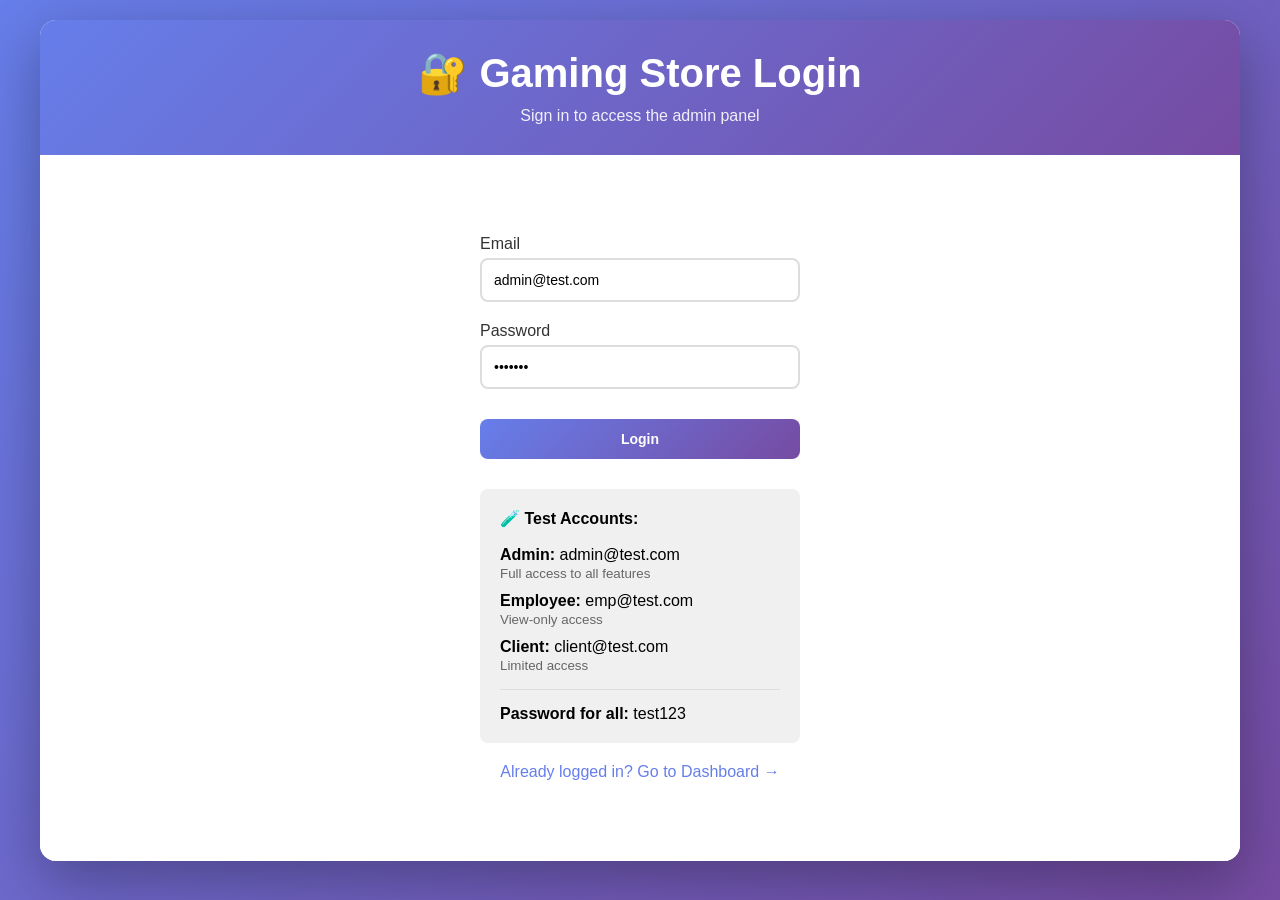
==== customers.html @ 623dd639 "Initial commit: Gaming Store Admin Dashboard - Complete admin dashboard with authentication - Produc" ====
<!DOCTYPE html>
<html lang="en">
<head>
  <meta charset="UTF-8">
  <meta name="viewport" content="width=device-width, initial-scale=1.0">
  <title>Customers - Gaming Store</title>
  <link rel="stylesheet" href="css/styles.css">
</head>
<body>
  <div class="container">
    <div class="header">
      <h1>👥 Customers Management</h1>
      <div id="userInfo" style="display: none;"></div>
    </div>

    <div class="tabs">
      <a href="dashboard.html" class="tab">📊 Dashboard</a>
      <a href="products.html" class="tab">🎮 Products</a>
      <a href="orders.html" class="tab">📦 Orders</a>
      <a href="customers.html" class="tab active">👥 Customers</a>
      <a href="suppliers.html" class="tab">🏭 Suppliers</a>
      <a href="employees.html" class="tab" id="employeesTab">👔 Employees</a>
    </div>

    <div class="content">
      <div class="admin-only">
        <h3>Add New Customer</h3>
        <div class="form-row">
          <div class="form-group">
            <label>Full Name</label>
            <input type="text" id="customerName" placeholder="John Doe">
          </div>
          <div class="form-group">
            <label>Email</label>
            <input type="email" id="customerEmail" placeholder="john@example.com">
          </div>
          <div class="form-group">
            <label>Phone</label>
            <input type="tel" id="customerPhone" placeholder="+212 600 000 000">
          </div>
          <div class="form-group">
            <label>City</label>
            <input type="text" id="customerCity" placeholder="Casablanca">
          </div>
        </div>
        <button id="addCustomerBtn">Add Customer</button>
        <button class="danger" id="clearCustomersBtn">Clear All Customers</button>
      </div>

      <h3 style="margin-top: 30px;">Customers List</h3>
      <div id="customersTable"></div>
    </div>
  </div>

  <script src="js/utils.js"></script>
  <script src="js/storage.js"></script>
  <script src="js/auth.js"></script>
  <script src="js/crud.js"></script>
  <script src="js/ui.js"></script>
  <script src="js/customers.js"></script>
  <script src="js/dashboard.js"></script>
  <script src="js/app.js"></script>
  <script>
    // Check authentication
    const user = auth.getUser();
    if (!user) {
      window.location.href = 'login.html';
    } else {
      ui.updateUserInfo();
      ui.setupRoleUI();
      
      if (!auth.isAdmin()) {
        $('employeesTab').style.display = 'none';
      }
      
      customers.render();
    }
  </script>
</body>
</html>
---- css/styles.css ----
* { 
  margin: 0; 
  padding: 0; 
  box-sizing: border-box; 
}

body {
  font-family: -apple-system, BlinkMacSystemFont, 'Segoe UI', Roboto, Oxygen, Ubuntu, Cantarell, sans-serif;
  background: linear-gradient(135deg, #667eea 0%, #764ba2 100%);
  min-height: 100vh;
  padding: 20px;
}

.container {
  max-width: 1200px;
  margin: 0 auto;
  background: white;
  border-radius: 16px;
  box-shadow: 0 20px 60px rgba(0,0,0,0.3);
  overflow: hidden;
}

.header {
  background: linear-gradient(135deg, #667eea 0%, #764ba2 100%);
  color: white;
  padding: 30px;
  text-align: center;
}

.header h1 {
  font-size: 2.5em;
  margin-bottom: 10px;
}

.user-info {
  background: rgba(255,255,255,0.2);
  padding: 15px;
  border-radius: 8px;
  margin-top: 15px;
  display: flex;
  justify-content: space-between;
  align-items: center;
}

.badge {
  background: #4CAF50;
  color: white;
  padding: 4px 12px;
  border-radius: 12px;
  font-size: 0.85em;
  font-weight: bold;
  text-transform: uppercase;
}

.tabs {
  display: flex;
  background: #f5f5f5;
  border-bottom: 2px solid #ddd;
  overflow-x: auto;
}

.tab {
  padding: 15px 25px;
  cursor: pointer;
  border: none;
  background: none;
  font-size: 16px;
  font-weight: 500;
  color: #666;
  transition: all 0.3s;
  white-space: nowrap;
}

.tab:hover {
  background: #e0e0e0;
  color: #333;
}

.tab.active {
  background: white;
  color: #667eea;
  border-bottom: 3px solid #667eea;
}

.content {
  padding: 30px;
}

.page {
  display: none;
}

.page.active {
  display: block;
  animation: fadeIn 0.3s;
}

@keyframes fadeIn {
  from { opacity: 0; transform: translateY(10px); }
  to { opacity: 1; transform: translateY(0); }
}

.form-group {
  margin-bottom: 20px;
}

.form-group label {
  display: block;
  margin-bottom: 5px;
  font-weight: 500;
  color: #333;
}

input, select, button {
  padding: 12px;
  border: 2px solid #ddd;
  border-radius: 8px;
  font-size: 14px;
  width: 100%;
  transition: all 0.3s;
}

input:focus, select:focus {
  outline: none;
  border-color: #667eea;
  box-shadow: 0 0 0 3px rgba(102, 126, 234, 0.1);
}

button {
  background: linear-gradient(135deg, #667eea 0%, #764ba2 100%);
  color: white;
  border: none;
  cursor: pointer;
  font-weight: 600;
  margin-top: 10px;
}

button:hover {
  transform: translateY(-2px);
  box-shadow: 0 5px 15px rgba(102, 126, 234, 0.4);
}

button:disabled {
  background: #ccc;
  cursor: not-allowed;
  transform: none;
}

button.danger {
  background: linear-gradient(135deg, #f093fb 0%, #f5576c 100%);
}

button.secondary {
  background: #6c757d;
}

.form-row {
  display: grid;
  grid-template-columns: repeat(auto-fit, minmax(200px, 1fr));
  gap: 15px;
}

table {
  width: 100%;
  border-collapse: collapse;
  margin-top: 20px;
  background: white;
  border-radius: 8px;
  overflow: hidden;
  box-shadow: 0 2px 10px rgba(0,0,0,0.1);
}

th {
  background: linear-gradient(135deg, #667eea 0%, #764ba2 100%);
  color: white;
  padding: 15px;
  text-align: left;
  font-weight: 600;
}

td {
  padding: 12px 15px;
  border-bottom: 1px solid #f0f0f0;
}

tr:hover {
  background: #f8f9ff;
}

.empty-state {
  text-align: center;
  padding: 60px 20px;
  color: #999;
}

.empty-state-icon {
  font-size: 4em;
  margin-bottom: 20px;
}

.stats {
  display: grid;
  grid-template-columns: repeat(auto-fit, minmax(200px, 1fr));
  gap: 20px;
  margin-bottom: 30px;
}

.stat-card {
  background: linear-gradient(135deg, #667eea 0%, #764ba2 100%);
  color: white;
  padding: 25px;
  border-radius: 12px;
  box-shadow: 0 5px 15px rgba(0,0,0,0.1);
}

.stat-label {
  font-size: 0.9em;
  opacity: 0.9;
  margin-bottom: 10px;
}

.stat-value {
  font-size: 2.5em;
  font-weight: bold;
}

.admin-only {
  border: 2px dashed #667eea;
  padding: 20px;
  border-radius: 12px;
  background: #f8f9ff;
  margin-bottom: 30px;
}

.login-form {
  max-width: 400px;
  margin: 0 auto;
  padding: 40px;
}

.alert {
  padding: 15px;
  border-radius: 8px;
  margin-bottom: 20px;
}

.alert-success {
  background: #d4edda;
  color: #155724;
  border: 1px solid #c3e6cb;
}

.alert-error {
  background: #f8d7da;
  color: #721c24;
  border: 1px solid #f5c6cb;
}

img.product-img {
  width: 60px;
  height: 60px;
  object-fit: cover;
  border-radius: 8px;
}

/* Image upload styling */
input[type="file"] {
  border: 2px dashed #ddd;
  padding: 8px;
  border-radius: 8px;
  background: #f9f9f9;
  cursor: pointer;
}

input[type="file"]:hover {
  border-color: #667eea;
  background: #f0f4ff;
}

#imagePreview {
  margin-top: 10px;
}

#imagePreview img {
  border: 2px solid #ddd;
  border-radius: 8px;
  box-shadow: 0 2px 8px rgba(0,0,0,0.1);
}













/* Add to css/styles.css */

.graph-card {
  background: white;
  border-radius: 8px;
  padding: 20px;
  box-shadow: 0 2px 10px rgba(0,0,0,0.08);
  transition: transform 0.2s, box-shadow 0.2s;
}

.graph-card:hover {
  transform: translateY(-2px);
  box-shadow: 0 4px 15px rgba(0,0,0,0.12);
}

.graph-card h3 {
  margin: 0 0 10px 0;
  color: #333;
  font-size: 16px;
  display: flex;
  align-items: center;
  gap: 8px;
}

/* Enhance existing stats */
.stat-card {
  background: white;
  border-radius: 8px;
  padding: 20px;
  text-align: center;
  box-shadow: 0 2px 10px rgba(0,0,0,0.08);
  transition: transform 0.2s;
}

.stat-card:hover {
  transform: translateY(-2px);
}

.stat-value {
  font-size: 32px;
  font-weight: bold;
  color: #2c3e50;
  margin: 10px 0;
}

.stat-label {
  font-size: 14px;
  color: #7f8c8d;
  margin-bottom: 5px;
}
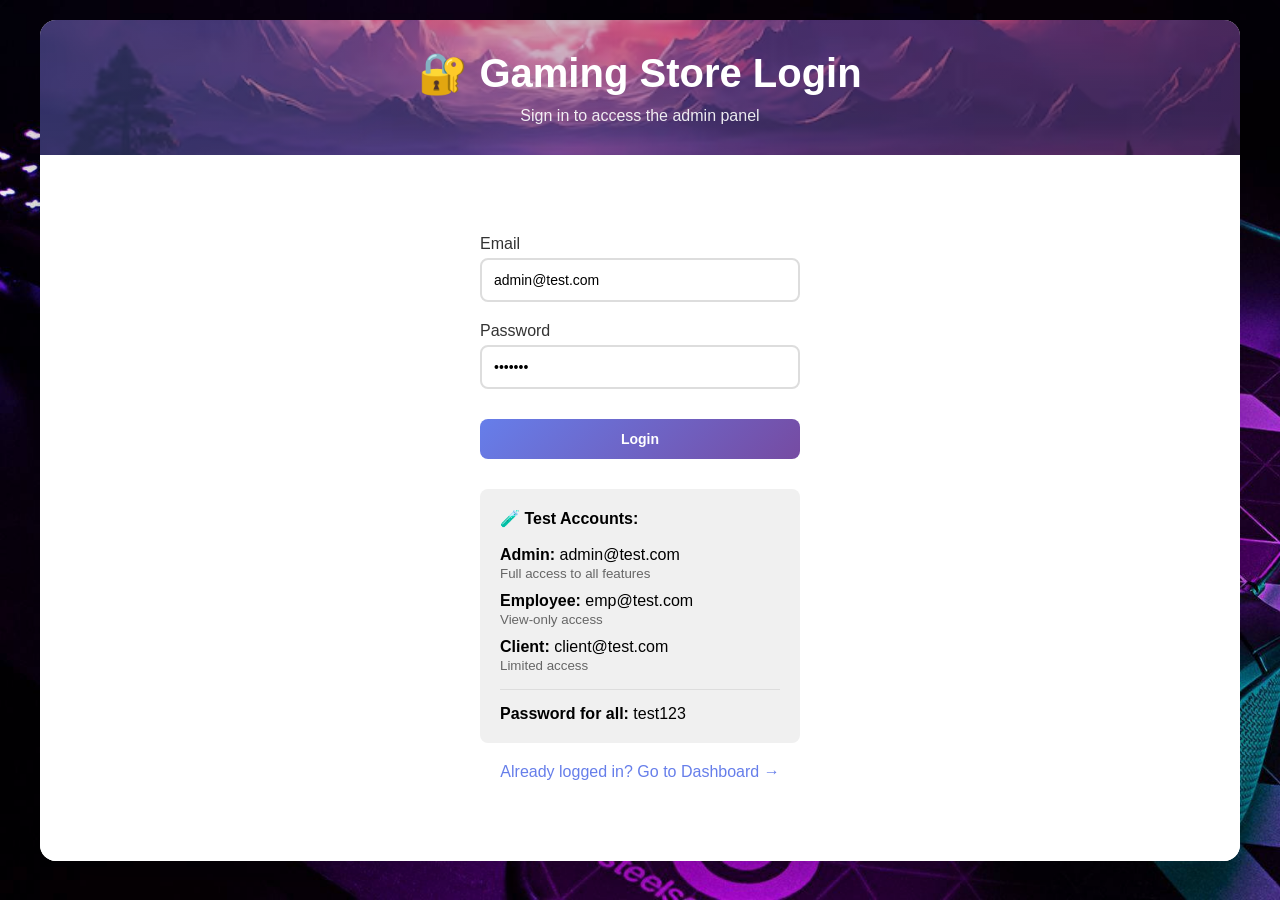
==== commit 8a467fe4: "Add dynamic edit page for entities" ====
--- a/customers.html
+++ b/customers.html
@@ -45,6 +45,30 @@
         </div>
         <button id="addCustomerBtn">Add Customer</button>
         <button class="danger" id="clearCustomersBtn">Clear All Customers</button>
+
+        <div id="customerEditSection" style="display: none; margin-top: 30px;">
+          <h3>Edit Customer</h3>
+          <div class="form-row">
+            <div class="form-group">
+              <label>Full Name</label>
+              <input type="text" id="editCustomerName" placeholder="John Doe">
+            </div>
+            <div class="form-group">
+              <label>Email</label>
+              <input type="email" id="editCustomerEmail" placeholder="john@example.com">
+            </div>
+            <div class="form-group">
+              <label>Phone</label>
+              <input type="tel" id="editCustomerPhone" placeholder="+212 600 000 000">
+            </div>
+            <div class="form-group">
+              <label>City</label>
+              <input type="text" id="editCustomerCity" placeholder="Casablanca">
+            </div>
+          </div>
+          <button id="saveCustomerBtn">Save Changes</button>
+          <button class="secondary" id="cancelCustomerEditBtn">Cancel</button>
+        </div>
       </div>
 
       <h3 style="margin-top: 30px;">Customers List</h3>
--- a/css/styles.css
+++ b/css/styles.css
@@ -6,7 +6,7 @@
 
 body {
   font-family: -apple-system, BlinkMacSystemFont, 'Segoe UI', Roboto, Oxygen, Ubuntu, Cantarell, sans-serif;
-  background: linear-gradient(135deg, #667eea 0%, #764ba2 100%);
+  background: url("../asset/backg.png") center / cover no-repeat fixed;
   min-height: 100vh;
   padding: 20px;
 }
@@ -21,7 +21,10 @@
 }
 
 .header {
-  background: linear-gradient(135deg, #667eea 0%, #764ba2 100%);
+  background: linear-gradient(135deg, rgba(102, 126, 234, 0.35) 0%, rgba(118, 75, 162, 0.35) 100%), url("../asset/topback.png");
+  background-size: cover;
+  background-position: center;
+  background-repeat: no-repeat;
   color: white;
   padding: 30px;
   text-align: center;
@@ -33,17 +36,46 @@
 }
 
 .user-info {
-  background: rgba(255,255,255,0.2);
+  background: linear-gradient(135deg, rgba(0,0,0,0.35), rgba(0,0,0,0.35)), url("../asset/backg.png");
+  background-size: cover;
+  background-position: center;
+  background-repeat: no-repeat;
   padding: 15px;
   border-radius: 8px;
   margin-top: 15px;
   display: flex;
-  justify-content: space-between;
+  justify-content: flex-end;
   align-items: center;
+  gap: 12px;
+}
+
+.user-info .logout-btn {
+  width: auto;
+  padding: 4px 10px;
+  font-size: 12px;
+  line-height: 1;
+  margin: 0 0 0 auto;
+}
+
+.user-info .user-role {
+  display: inline-flex;
+  align-items: center;
+  gap: 8px;
+  font-weight: 600;
+}
+
+.user-info .user-logo {
+  width: 20px;
+  height: 20px;
+  display: inline-block;
+  background-size: contain;
+  background-repeat: no-repeat;
+  background-position: center;
+  background-image: url("data:image/svg+xml;utf8,%3Csvg xmlns='http://www.w3.org/2000/svg' viewBox='0 0 64 64'%3E%3Cpath fill='%23ffffff' d='M22 24h20c7 0 12 5 12 12v4c0 3-3 6-6 6h-6l-5-6H27l-5 6h-6c-3 0-6-3-6-6v-4c0-7 5-12 12-12z'/%3E%3Crect x='18' y='30' width='6' height='6' rx='1' fill='%23667eea'/%3E%3Crect x='12' y='34' width='6' height='6' rx='1' fill='%23667eea'/%3E%3Ccircle cx='46' cy='34' r='3' fill='%23667eea'/%3E%3Ccircle cx='52' cy='38' r='3' fill='%23667eea'/%3E%3C/svg%3E");
 }
 
 .badge {
-  background: #4CAF50;
+  background: #3dbb3d;
   color: white;
   padding: 4px 12px;
   border-radius: 12px;
@@ -54,32 +86,55 @@
 
 .tabs {
   display: flex;
-  background: #f5f5f5;
-  border-bottom: 2px solid #ddd;
+  gap: 10px;
+  padding: 12px 16px;
+  background: linear-gradient(180deg, rgba(255,255,255,0.9), rgba(245,247,255,0.9));
+  border-bottom: 1px solid rgba(102, 126, 234, 0.2);
   overflow-x: auto;
+  position: sticky;
+  top: 0;
+  z-index: 10;
+  backdrop-filter: blur(6px);
 }
 
 .tab {
-  padding: 15px 25px;
+  padding: 10px 18px;
   cursor: pointer;
-  border: none;
-  background: none;
-  font-size: 16px;
-  font-weight: 500;
-  color: #666;
-  transition: all 0.3s;
+  border: 1px solid transparent;
+  background: rgba(255,255,255,0.6);
+  font-size: 15px;
+  font-weight: 600;
+  color: #4a5568;
+  transition: all 0.2s ease;
   white-space: nowrap;
+  border-radius: 999px;
+  box-shadow: 0 2px 8px rgba(102, 126, 234, 0.08);
+}
+
+.tab.logout-tab {
+  margin-left: auto;
+  width: auto;
+  padding: 6px 14px;
+  font-size: 13px;
 }
 
 .tab:hover {
-  background: #e0e0e0;
-  color: #333;
+  background: rgba(255,255,255,0.95);
+  color: #2d3748;
+  transform: translateY(-1px);
+  box-shadow: 0 6px 14px rgba(102, 126, 234, 0.15);
 }
 
 .tab.active {
-  background: white;
-  color: #667eea;
-  border-bottom: 3px solid #667eea;
+  background: linear-gradient(135deg, #667eea 0%, #764ba2 100%);
+  color: #fff;
+  box-shadow: 0 8px 18px rgba(102, 126, 234, 0.35);
+  border-color: rgba(255,255,255,0.3);
+}
+
+.tab:focus-visible {
+  outline: none;
+  box-shadow: 0 0 0 3px rgba(102, 126, 234, 0.35);
 }
 
 .content {
@@ -140,6 +195,14 @@
   box-shadow: 0 5px 15px rgba(102, 126, 234, 0.4);
 }
 
+.user-info .logout-btn {
+  width: auto;
+  padding: 4px 10px;
+  font-size: 12px;
+  line-height: 1;
+  margin: 0 0 0 auto;
+}
+
 button:disabled {
   background: #ccc;
   cursor: not-allowed;
@@ -158,6 +221,17 @@
   display: grid;
   grid-template-columns: repeat(auto-fit, minmax(200px, 1fr));
   gap: 15px;
+}
+
+.form-actions {
+  display: flex;
+  gap: 10px;
+  flex-wrap: wrap;
+  margin-top: 10px;
+}
+
+.form-actions button {
+  width: auto;
 }
 
 table {
@@ -348,4 +422,4 @@
   font-size: 14px;
   color: #7f8c8d;
   margin-bottom: 5px;
-}+}
